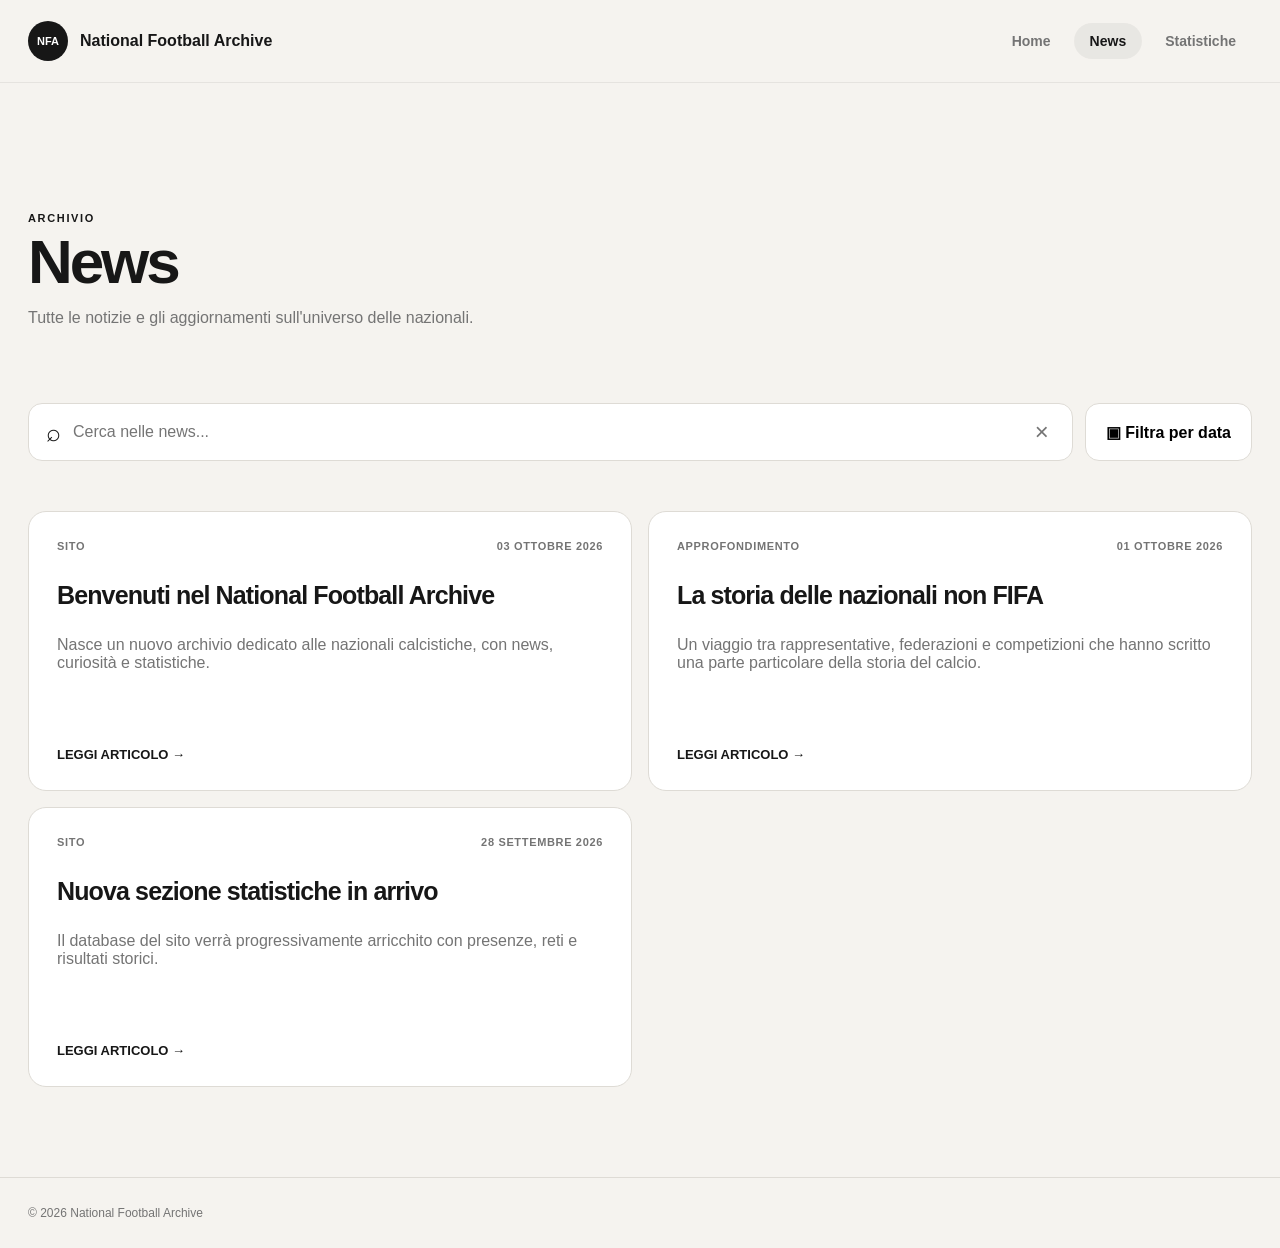
==== news.html @ d70fba14 "Add files via upload" ====
<!doctype html><html lang="it"><head><meta charset="utf-8"><meta name="viewport" content="width=device-width,initial-scale=1"><title>News — National Football Archive</title><link rel="stylesheet" href="style.css"></head><body>
<header><div class="header"><a class="brand" href="index.html"><span class="logo">NFA</span><span>National Football Archive</span></a><nav><a href="index.html">Home</a><a class="active" href="news.html">News</a><a href="statistiche.html">Statistiche</a></nav></div></header>
<main class="page"><section class="title"><small>ARCHIVIO</small><h1>News</h1><p>Tutte le notizie e gli aggiornamenti sull'universo delle nazionali.</p></section>
<section class="tools"><div class="search"><span>⌕</span><input id="search" type="search" placeholder="Cerca nelle news..."><button id="clear">×</button></div><button id="calendar" class="button">▣ Filtra per data</button><div id="panel" class="panel" hidden><div class="dategrid"><label>Giorno<select id="day"><option value="">Tutti</option></select></label><label>Mese<select id="month"><option value="">Tutti</option><option value="1">Gennaio</option><option value="2">Febbraio</option><option value="3">Marzo</option><option value="4">Aprile</option><option value="5">Maggio</option><option value="6">Giugno</option><option value="7">Luglio</option><option value="8">Agosto</option><option value="9">Settembre</option><option value="10">Ottobre</option><option value="11">Novembre</option><option value="12">Dicembre</option></select></label><label>Anno<select id="yearFilter"><option value="">Tutti</option></select></label></div><div class="actions"><button id="reset" class="button">Azzera</button><button id="apply" class="primary">Applica</button></div></div></section>
<div id="filters"></div><section id="allNews" class="cards all"></section></main><footer>© <span id="footerYear"></span> National Football Archive</footer><script src="script.js"></script></body></html>
---- style.css ----
:root{--bg:#f5f3ef;--white:#fff;--text:#171717;--muted:#747474;--line:#dedbd5;--max:1280px}*{box-sizing:border-box}body{margin:0;background:var(--bg);color:var(--text);font-family:Inter,-apple-system,BlinkMacSystemFont,"Segoe UI",sans-serif}a{color:inherit;text-decoration:none}header{position:sticky;top:0;z-index:10;background:#f5f3efee;backdrop-filter:blur(14px);border-bottom:1px solid #0001}.header{max-width:var(--max);min-height:82px;margin:auto;padding:0 28px;display:flex;align-items:center;justify-content:space-between}.brand{display:flex;align-items:center;gap:12px;font-weight:750}.logo{width:40px;height:40px;border-radius:50%;background:#171717;color:white;display:grid;place-items:center;font-size:11px}nav{display:flex;gap:7px}nav a{padding:10px 16px;border-radius:999px;color:var(--muted);font-size:14px;font-weight:650}nav a:hover,nav a.active{color:var(--text);background:#0000000d}.hero{max-width:var(--max);height:min(680px,calc(100vh - 110px));min-height:500px;margin:28px auto 0;border-radius:18px;overflow:hidden;position:relative;background:#222}.hero img{width:100%;height:100%;object-fit:cover;filter:brightness(.7)}.heroText{position:absolute;left:0;right:0;bottom:0;padding:70px 64px 58px;color:#fff;background:linear-gradient(transparent,#000c)}small{font-size:11px;font-weight:800;letter-spacing:.15em}.heroText h1{font-size:clamp(42px,6vw,76px);line-height:.98;letter-spacing:-.055em;margin:8px 0}.heroText p{max-width:600px;color:#fffd;font-size:17px}.section,.page{max-width:var(--max);margin:auto;padding:90px 28px}.sectionHead{display:flex;align-items:end;justify-content:space-between;margin-bottom:28px}.sectionHead h2,.title h1{font-size:clamp(38px,5vw,62px);line-height:1;letter-spacing:-.05em;margin:5px 0}.sectionHead a{font-size:13px;font-weight:750;text-transform:uppercase}.cards{display:grid;grid-template-columns:repeat(3,1fr);gap:16px}.card{min-height:280px;padding:28px;background:#fff;border:1px solid var(--line);border-radius:18px;display:flex;flex-direction:column;transition:.2s}.card:hover{transform:translateY(-3px);box-shadow:0 14px 35px #0000000f}.meta{display:flex;justify-content:space-between;color:var(--muted);font-size:11px;font-weight:750;text-transform:uppercase;letter-spacing:.06em;margin-bottom:30px}.card h2{font-size:25px;line-height:1.05;letter-spacing:-.035em;margin:0 0 12px}.card p,.title p{color:var(--muted)}.card a{margin-top:auto;padding-top:28px;font-size:13px;font-weight:750;text-transform:uppercase}.title{padding:35px 0 60px}.title p{max-width:620px}.tools{display:flex;gap:12px;position:relative;margin-bottom:20px}.search{flex:1;min-height:58px;background:#fff;border:1px solid var(--line);border-radius:14px;display:flex;align-items:center;padding:0 17px;gap:10px}.search span{font-size:25px}.search input{width:100%;border:0;outline:0;font:inherit;background:transparent}.search button{border:0;background:none;font-size:24px;color:var(--muted);cursor:pointer}.button,.primary{min-height:58px;padding:0 20px;border-radius:14px;font:inherit;font-weight:700;cursor:pointer;border:1px solid var(--line);background:#fff}.primary{background:#171717;color:#fff;border-color:#171717}.panel{position:absolute;right:0;top:70px;z-index:5;width:560px;padding:22px;background:#fff;border:1px solid var(--line);border-radius:16px;box-shadow:0 20px 50px #0002}.dategrid{display:grid;grid-template-columns:1fr 1fr 1fr;gap:12px}.dategrid label{font-size:11px;font-weight:800;color:var(--muted);text-transform:uppercase}.dategrid select{display:block;width:100%;margin-top:7px;height:44px;border:1px solid var(--line);border-radius:10px;background:#fff}.actions{display:flex;justify-content:flex-end;gap:8px;margin-top:18px}.actions button{min-height:42px}.all{grid-template-columns:repeat(2,1fr)}#filters{min-height:30px;color:var(--muted);font-size:12px}.empty{grid-column:1/-1;min-height:300px;background:#fff;border:1px solid var(--line);border-radius:18px;display:grid;place-items:center;align-content:center;text-align:center;padding:40px}.empty p{color:var(--muted)}.placeholder{min-height:430px;background:#fff;border:1px solid var(--line);border-radius:18px;display:grid;place-items:center;align-content:center;text-align:center;padding:50px}.placeholder b{width:64px;height:64px;border:1px solid var(--line);border-radius:50%;display:grid;place-items:center}.placeholder h2{font-size:34px;letter-spacing:-.04em;margin:20px 0 0}.placeholder p{max-width:550px;color:var(--muted)}footer{max-width:var(--max);margin:auto;padding:28px;border-top:1px solid var(--line);color:var(--muted);font-size:12px}@media(max-width:850px){.header{min-height:70px;padding:0 18px}.brand span:last-child{display:none}.hero{margin:18px;min-height:520px}.heroText{padding:45px 28px 35px}.section,.page{padding:65px 18px}.cards,.all{grid-template-columns:1fr}.tools{flex-direction:column}.search,.button{width:100%}.panel{position:static;width:100%}}@media(max-width:520px){nav a{font-size:12px;padding:8px 10px}.heroText h1{font-size:44px}.sectionHead{align-items:flex-start;flex-direction:column}.dategrid{grid-template-columns:1fr}}
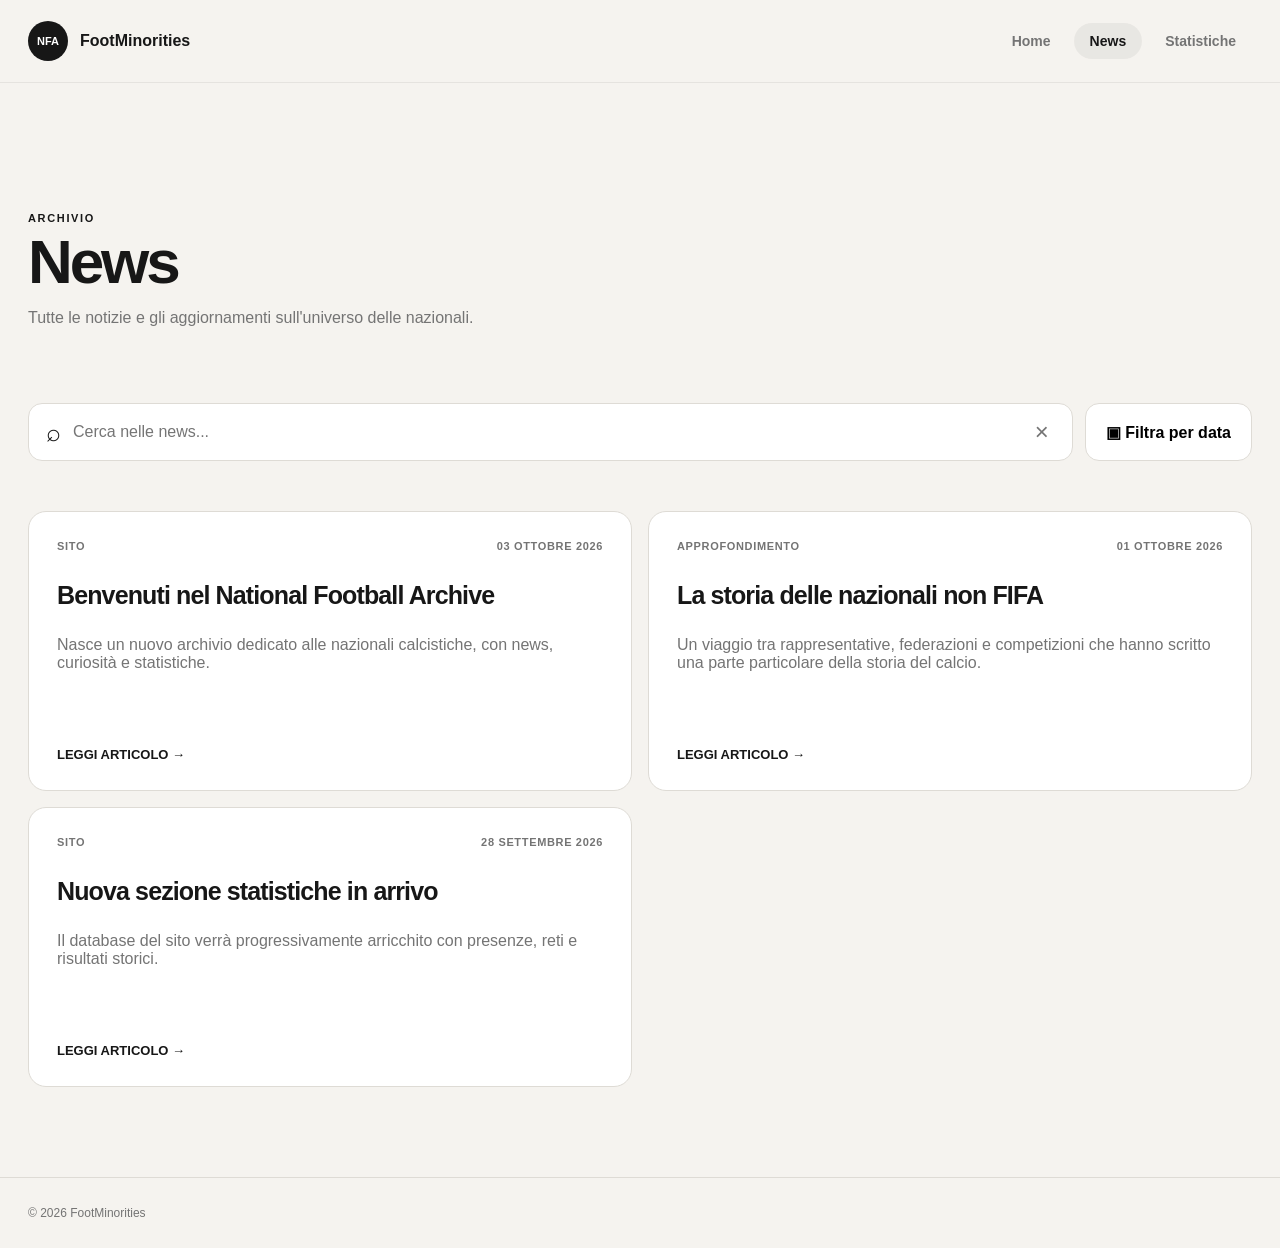
==== commit 1f9c6b8a: "Change title and footer from NFA to FootMinorities" ====
--- a/news.html
+++ b/news.html
@@ -1,5 +1,5 @@
-<!doctype html><html lang="it"><head><meta charset="utf-8"><meta name="viewport" content="width=device-width,initial-scale=1"><title>News — National Football Archive</title><link rel="stylesheet" href="style.css"></head><body>
-<header><div class="header"><a class="brand" href="index.html"><span class="logo">NFA</span><span>National Football Archive</span></a><nav><a href="index.html">Home</a><a class="active" href="news.html">News</a><a href="statistiche.html">Statistiche</a></nav></div></header>
+<!doctype html><html lang="it"><head><meta charset="utf-8"><meta name="viewport" content="width=device-width,initial-scale=1"><title>News — FootMinorities</title><link rel="stylesheet" href="style.css"></head><body>
+<header><div class="header"><a class="brand" href="index.html"><span class="logo">NFA</span><span>FootMinorities</span></a><nav><a href="index.html">Home</a><a class="active" href="news.html">News</a><a href="statistiche.html">Statistiche</a></nav></div></header>
 <main class="page"><section class="title"><small>ARCHIVIO</small><h1>News</h1><p>Tutte le notizie e gli aggiornamenti sull'universo delle nazionali.</p></section>
 <section class="tools"><div class="search"><span>⌕</span><input id="search" type="search" placeholder="Cerca nelle news..."><button id="clear">×</button></div><button id="calendar" class="button">▣ Filtra per data</button><div id="panel" class="panel" hidden><div class="dategrid"><label>Giorno<select id="day"><option value="">Tutti</option></select></label><label>Mese<select id="month"><option value="">Tutti</option><option value="1">Gennaio</option><option value="2">Febbraio</option><option value="3">Marzo</option><option value="4">Aprile</option><option value="5">Maggio</option><option value="6">Giugno</option><option value="7">Luglio</option><option value="8">Agosto</option><option value="9">Settembre</option><option value="10">Ottobre</option><option value="11">Novembre</option><option value="12">Dicembre</option></select></label><label>Anno<select id="yearFilter"><option value="">Tutti</option></select></label></div><div class="actions"><button id="reset" class="button">Azzera</button><button id="apply" class="primary">Applica</button></div></div></section>
-<div id="filters"></div><section id="allNews" class="cards all"></section></main><footer>© <span id="footerYear"></span> National Football Archive</footer><script src="script.js"></script></body></html>
+<div id="filters"></div><section id="allNews" class="cards all"></section></main><footer>© <span id="footerYear"></span> FootMinorities</footer><script src="script.js"></script></body></html>
